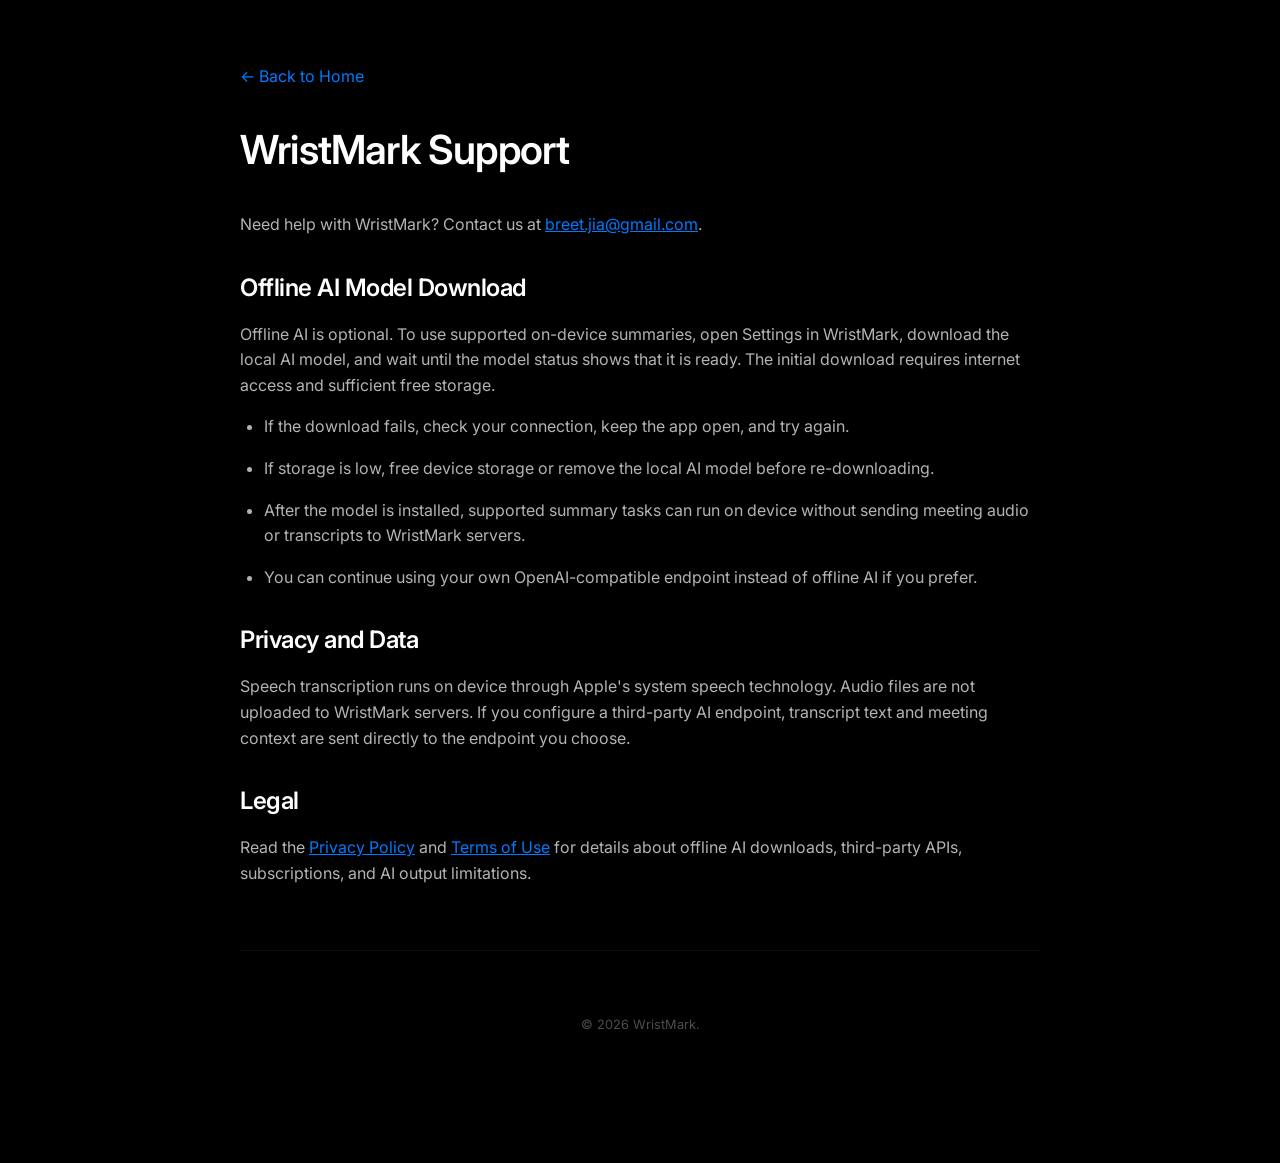
==== support.html @ bc6f225d "Publish product landing site" ====
<!DOCTYPE html>
<html lang="zh-Hans">
<head>
  <meta charset="UTF-8">
  <meta name="viewport" content="width=device-width, initial-scale=1.0">
  <title>Support - WristMark</title>
  <link rel="stylesheet" href="css/style.css">
  <style>
    body { padding: 4rem 2rem; max-width: 800px; margin: 0 auto; }
    h1 { font-size: 2.5rem; margin-bottom: 2rem; }
    h2 { font-size: 1.5rem; margin-top: 2rem; margin-bottom: 1rem; color: #fff; }
    p, li { color: rgba(255,255,255,0.7); margin-bottom: 1rem; line-height: 1.6; }
    ul { padding-left: 1.5rem; }
    a { color: #007aff; }
  </style>
</head>
<body>
  <div style="margin-bottom: 2rem;">
    <a href="index.html" style="text-decoration:none;">&larr; Back to Home</a>
  </div>
  <h1>WristMark Support</h1>
  <p>Need help with WristMark? Contact us at <a href="mailto:breet.jia@gmail.com">breet.jia@gmail.com</a>.</p>

  <h2>Offline AI Model Download</h2>
  <p>Offline AI is optional. To use supported on-device summaries, open Settings in WristMark, download the local AI model, and wait until the model status shows that it is ready. The initial download requires internet access and sufficient free storage.</p>
  <ul>
    <li>If the download fails, check your connection, keep the app open, and try again.</li>
    <li>If storage is low, free device storage or remove the local AI model before re-downloading.</li>
    <li>After the model is installed, supported summary tasks can run on device without sending meeting audio or transcripts to WristMark servers.</li>
    <li>You can continue using your own OpenAI-compatible endpoint instead of offline AI if you prefer.</li>
  </ul>

  <h2>Privacy and Data</h2>
  <p>Speech transcription runs on device through Apple's system speech technology. Audio files are not uploaded to WristMark servers. If you configure a third-party AI endpoint, transcript text and meeting context are sent directly to the endpoint you choose.</p>

  <h2>Legal</h2>
  <p>Read the <a href="legal/privacy.html">Privacy Policy</a> and <a href="legal/terms.html">Terms of Use</a> for details about offline AI downloads, third-party APIs, subscriptions, and AI output limitations.</p>

  <footer style="margin-top: 4rem; opacity: 0.5; font-size: 0.8rem;">
    &copy; 2026 WristMark.
  </footer>
</body>
</html>
---- css/style.css ----
@import url('https://fonts.googleapis.com/css2?family=Inter:wght@300;400;500;600;700&display=swap');

:root {
  --color-bg: #000000;
  --color-surface: rgba(255, 255, 255, 0.03);
  --color-surface-hover: rgba(255, 255, 255, 0.08);
  --color-border: rgba(255, 255, 255, 0.1);
  --color-text-primary: #ffffff;
  --color-text-secondary: rgba(255, 255, 255, 0.6);
  --color-accent: #007aff;
  --neon-glow: rgba(0, 122, 255, 0.4);
}

body {
  font-family: -apple-system, BlinkMacSystemFont, 'Inter', 'PingFang SC', 'Helvetica Neue', Arial, sans-serif;
  background-color: var(--color-bg);
  color: var(--color-text-primary);
  line-height: 1.5;
  -webkit-font-smoothing: antialiased;
  margin: 0;
  overflow-x: hidden;
}

/* Typography */
h1, h2, h3, h4 {
  font-weight: 600;
  letter-spacing: -0.02em;
  margin: 0;
}

.text-gradient {
  background: linear-gradient(180deg, #FFFFFF 0%, rgba(255, 255, 255, 0.5) 100%);
  -webkit-background-clip: text;
  -webkit-text-fill-color: transparent;
  background-clip: text;
}

.accent-gradient {
  background: linear-gradient(90deg, #007aff 0%, #34C759 100%);
  -webkit-background-clip: text;
  -webkit-text-fill-color: transparent;
  background-clip: text;
}

/* Glassmorphism Navbar */
.navbar {
  position: fixed;
  top: 0;
  width: 100%;
  padding: 1rem 2rem;
  background: rgba(0, 0, 0, 0.4);
  backdrop-filter: blur(12px);
  -webkit-backdrop-filter: blur(12px);
  border-bottom: 1px solid var(--color-border);
  z-index: 100;
  display: flex;
  justify-content: space-between;
  align-items: center;
  box-sizing: border-box;
}

.nav-links a {
  color: var(--color-text-secondary);
  text-decoration: none;
  font-size: 0.9rem;
  transition: color 0.2s ease;
  margin-left: 1.5rem;
}

.nav-links a:hover {
  color: var(--color-text-primary);
}

/* Buttons */
.btn-primary {
  background-color: var(--color-text-primary);
  color: var(--color-bg);
  padding: 0.8rem 1.5rem;
  border-radius: 999px;
  font-weight: 500;
  text-decoration: none;
  display: inline-flex;
  align-items: center;
  gap: 0.5rem;
  transition: transform 0.2s ease;
}

.btn-primary:hover {
  transform: scale(1.02);
}

.btn-secondary {
  background-color: var(--color-surface);
  color: var(--color-text-primary);
  border: 1px solid var(--color-border);
  padding: 0.8rem 1.5rem;
  border-radius: 999px;
  font-weight: 500;
  text-decoration: none;
  display: inline-flex;
  align-items: center;
  transition: all 0.2s ease;
}

.btn-secondary:hover {
  background-color: var(--color-surface-hover);
}

/* Hero Section */
.hero {
  padding: 10rem 2rem 6rem;
  text-align: center;
  max-width: 800px;
  margin: 0 auto;
  position: relative;
}

.hero::before {
  content: '';
  position: absolute;
  top: -100px;
  left: 50%;
  transform: translateX(-50%);
  width: 1000px;
  height: 600px;
  background: radial-gradient(ellipse at center, var(--neon-glow) 0%, transparent 60%);
  z-index: -1;
  pointer-events: none;
  filter: blur(50px);
}

.hero h1 {
  font-size: clamp(3rem, 6vw, 4.5rem);
  line-height: 1.1;
  margin-bottom: 1.5rem;
}

.hero p {
  font-size: 1.25rem;
  color: var(--color-text-secondary);
  margin-bottom: 2.5rem;
  max-width: 600px;
  margin-left: auto;
  margin-right: auto;
}

/* App Store Preview */
.store-preview {
  max-width: 1280px;
  margin: 0 auto 3rem;
  padding: 1rem 2rem 3rem;
}

.section-kicker {
  color: #f5a20a;
  font-size: 0.82rem;
  font-weight: 700;
  letter-spacing: 0.08em;
  margin-bottom: 0.6rem;
  text-align: center;
  text-transform: uppercase;
}

.store-preview h2 {
  max-width: 760px;
  margin: 0 auto;
  text-align: center;
  font-size: clamp(2rem, 4vw, 3.4rem);
  line-height: 1.08;
}

.store-preview > p {
  max-width: 720px;
  margin: 1rem auto 2rem;
  color: var(--color-text-secondary);
  font-size: 1.05rem;
  text-align: center;
}

.store-screenshot-grid {
  display: grid;
  grid-template-columns: repeat(4, minmax(0, 1fr));
  gap: 1rem;
  align-items: start;
}

.store-screenshot-grid figure {
  margin: 0;
  padding: 0.55rem;
  border: 1px solid var(--color-border);
  border-radius: 22px;
  background:
    linear-gradient(180deg, rgba(255,255,255,0.08), rgba(255,255,255,0.02)),
    rgba(255,255,255,0.03);
  box-shadow: 0 24px 80px rgba(0, 0, 0, 0.28);
}

.store-screenshot-grid img {
  display: block;
  width: 100%;
  height: auto;
  border-radius: 16px;
  background: #07111f;
}

.store-screenshot-grid figcaption {
  padding: 0.75rem 0.25rem 0.25rem;
  color: rgba(255, 255, 255, 0.72);
  font-size: 0.88rem;
  font-weight: 600;
  text-align: center;
}

/* Bento Grid */
.bento-container {
  max-width: 1200px;
  margin: 0 auto;
  padding: 2rem;
  display: grid;
  grid-template-columns: repeat(12, 1fr);
  gap: 1.5rem;
}

.bento-card {
  background-color: var(--color-surface);
  border: 1px solid var(--color-border);
  border-radius: 24px;
  padding: 2rem;
  transition: all 0.3s ease;
  overflow: visible;
  position: relative;
}

.bento-card:hover {
  background-color: var(--color-surface-hover);
  border-color: rgba(255, 255, 255, 0.2);
}

.bento-item-large {
  grid-column: span 12;
}

@media (min-width: 768px) {
  .bento-item-large { grid-column: span 8; }
  .bento-item-medium { grid-column: span 4; }
  .bento-item-full { grid-column: span 12; display: flex; align-items: center; gap: 2rem; }
}

@media (max-width: 900px) {
  .store-screenshot-grid {
    grid-template-columns: repeat(2, minmax(0, 1fr));
  }
}

@media (max-width: 560px) {
  .navbar {
    padding: 0.9rem 1rem;
  }

  .nav-links {
    gap: 0.6rem !important;
  }

  .nav-links a {
    display: none;
  }

  .store-preview {
    padding-left: 1rem;
    padding-right: 1rem;
  }

  .store-screenshot-grid {
    display: flex;
    gap: 1rem;
    margin-left: -1rem;
    margin-right: -1rem;
    overflow-x: auto;
    padding: 0 1rem 0.5rem;
    scroll-snap-type: x mandatory;
  }

  .store-screenshot-grid figure {
    flex: 0 0 76%;
    scroll-snap-align: center;
  }

  .bento-card {
    padding: 1.4rem;
  }
}

.bento-card > img,
.bento-card > * > img:not(.device-watch .screen img):not(.device-phone .screen img) {
  width: 100%;
  height: auto;
  border-radius: 12px;
  margin-top: 1.5rem;
  box-shadow: 0 10px 30px rgba(0,0,0,0.5);
  transition: transform 0.5s cubic-bezier(0.16, 1, 0.3, 1);
}

.bento-card:hover > img,
.bento-card:hover > * > img:not(.device-watch .screen img):not(.device-phone .screen img) {
  transform: translateY(-5px);
}

.card-tag {
  font-size: 0.8rem;
  text-transform: uppercase;
  letter-spacing: 0.05em;
  color: var(--color-accent);
  margin-bottom: 0.5rem;
  display: block;
}

/* Device Mockups (Pure CSS) */
.device-watch {
  position: relative; background: #121314; border-radius: 54px; padding: 4px; /* Series 11 ultra-thin edge-to-edge bezel */
  box-shadow: inset 0 2px 5px rgba(255,255,255,0.4), inset 0 -2px 5px rgba(0,0,0,0.9), 0 20px 40px rgba(0,0,0,0.5);
  border: 1px solid #333; margin-top: 1.5rem; width: 195px; align-self: flex-start;
}
.device-watch::after {
  /* Digital Crown */
  content: ''; position: absolute; right: -5px; top: 55px; width: 5px; height: 34px;
  background: #2a2b2c; border-radius: 0 4px 4px 0; border: 1px solid #111; border-left: none; box-shadow: inset 0 1px 2px rgba(255,255,255,0.2);
}
.device-watch::before {
  /* Side Button */
  content: ''; position: absolute; right: -2px; top: 110px; width: 2px; height: 50px;
  background: #222; border-radius: 0 2px 2px 0;
}
.device-watch .screen {
  border-radius: 50px; overflow: hidden; background: #000; position: relative;
}
.device-watch .screen img {
  width: 100%; height: auto; display: block;
}

.device-phone {
  position: relative;
  width: min(246px, 85%);
  margin-top: 1.5rem;
  align-self: center;
  padding: 7px;
  border-radius: 15.5% / 7.2%;
  background:
    linear-gradient(145deg, rgba(255,255,255,0.34) 0%, rgba(255,255,255,0.08) 8%, transparent 18%),
    linear-gradient(155deg, #3d3f43 0%, #15171a 34%, #07080a 55%, #2a2c30 100%);
  border: 1px solid rgba(255,255,255,0.18);
  box-shadow:
    inset 0 0 0 1px rgba(255,255,255,0.08),
    inset 0 -10px 20px rgba(0,0,0,0.55),
    inset 0 10px 18px rgba(255,255,255,0.08),
    0 30px 60px rgba(0,0,0,0.7);
}
/* Side Buttons (Action, Volume Up/Down, Power) */
.device-phone::before {
  /* Power Button */
  content: '';
  position: absolute;
  right: -4px;
  top: 27%;
  width: 4px;
  height: 11.5%;
  background: linear-gradient(90deg, #0d0e10, #3a3c40);
  border-radius: 0 4px 4px 0;
  box-shadow: inset 1px 0 1px rgba(255,255,255,0.14);
}
.device-phone::after {
  /* Action + volume buttons */
  content: '';
  position: absolute;
  left: -4px;
  top: 15%;
  width: 4px;
  height: 25%;
  border-radius: 4px 0 0 4px;
  background:
    linear-gradient(
      to bottom,
      #34363a 0 15%,
      transparent 15% 32%,
      #34363a 32% 60%,
      transparent 60% 72%,
      #34363a 72% 100%
    );
  box-shadow: inset -1px 0 1px rgba(255,255,255,0.12);
}
.device-phone .screen {
  position: relative;
  aspect-ratio: 1320 / 2868;
  overflow: hidden;
  border-radius: 13.8% / 6.4%;
  background: #000;
  box-shadow:
    inset 0 0 0 1px rgba(255,255,255,0.05),
    0 0 0 1px rgba(0,0,0,0.55);
}
.device-phone .screen img {
  display: block;
  width: 100%;
  height: 100%;
  object-fit: cover;
  object-position: top;
}
.feature-side-phone {
  flex: 0 0 min(250px, 34%);
  margin-top: 0;
}

.feature-merge-watch {
  align-self: center;
  margin-top: 1.25rem;
}

/* Footer */
footer {
  border-top: 1px solid var(--color-border);
  padding: 4rem 2rem;
  margin-top: 4rem;
  text-align: center;
  color: var(--color-text-secondary);
  font-size: 0.9rem;
}

.footer-links {
  display: flex;
  justify-content: center;
  gap: 2rem;
  margin-bottom: 2rem;
}

.footer-links a {
  color: var(--color-text-secondary);
  text-decoration: none;
}

.footer-links a:hover {
  color: var(--color-text-primary);
}
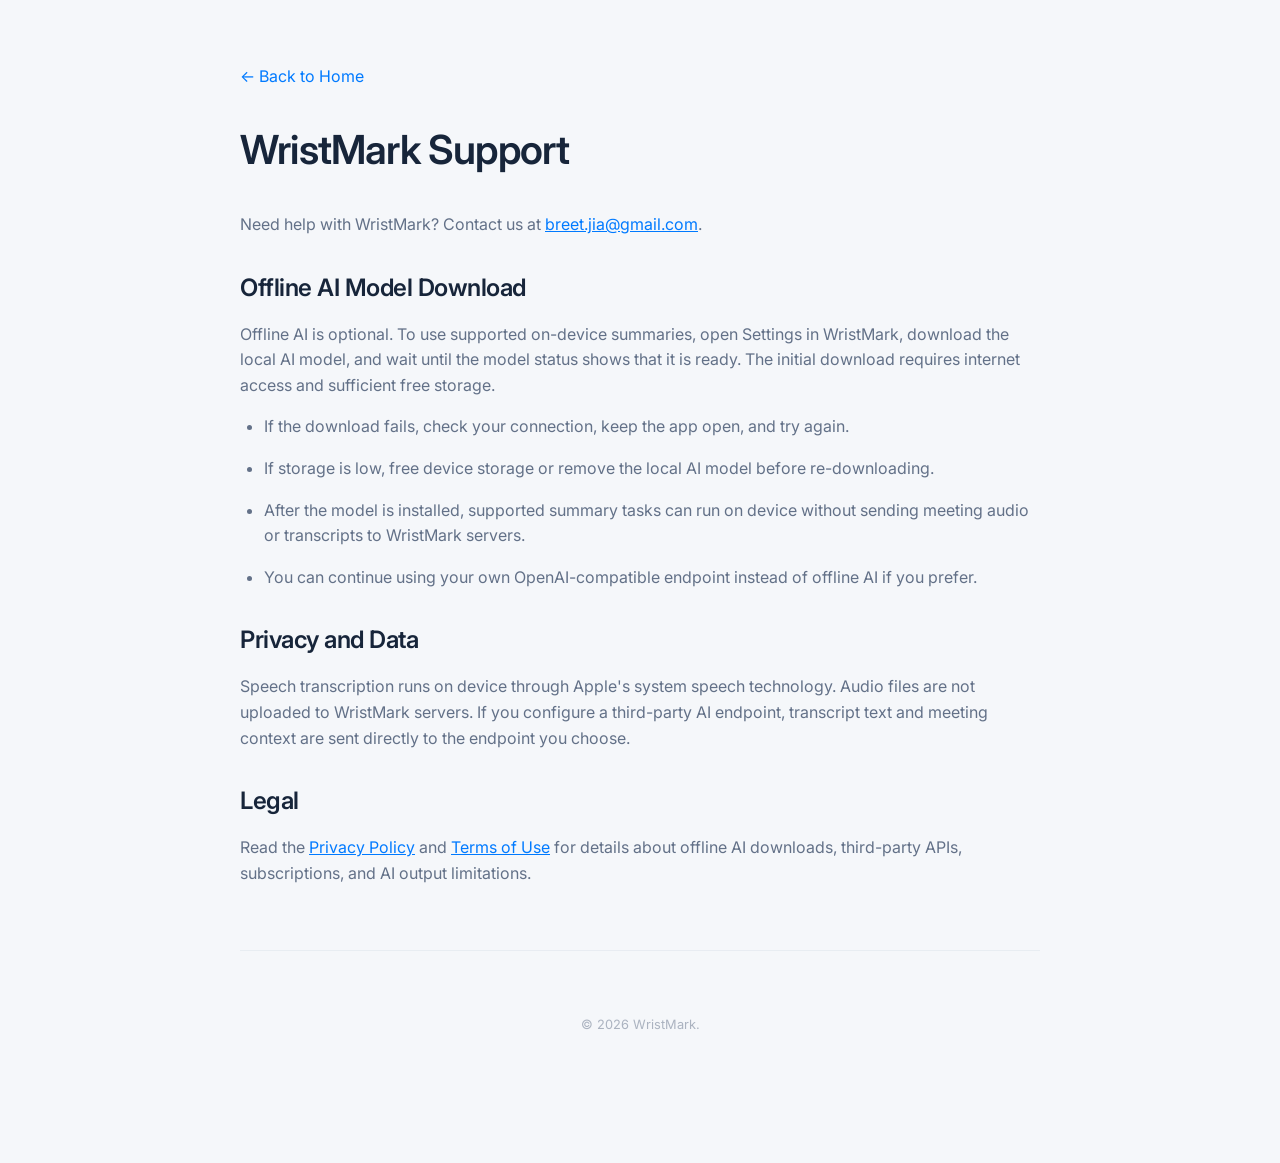
==== commit 20fac18c: "refine: align WristMark site colors with the app" ====
--- a/support.html
+++ b/support.html
@@ -3,13 +3,14 @@
 <head>
   <meta charset="UTF-8">
   <meta name="viewport" content="width=device-width, initial-scale=1.0">
+  <meta name="color-scheme" content="light dark">
   <title>Support - WristMark</title>
   <link rel="stylesheet" href="css/style.css">
   <style>
     body { padding: 4rem 2rem; max-width: 800px; margin: 0 auto; }
     h1 { font-size: 2.5rem; margin-bottom: 2rem; }
-    h2 { font-size: 1.5rem; margin-top: 2rem; margin-bottom: 1rem; color: #fff; }
-    p, li { color: rgba(255,255,255,0.7); margin-bottom: 1rem; line-height: 1.6; }
+    h2 { font-size: 1.5rem; margin-top: 2rem; margin-bottom: 1rem; color: var(--color-text-primary); }
+    p, li { color: var(--color-text-secondary); margin-bottom: 1rem; line-height: 1.6; }
     ul { padding-left: 1.5rem; }
     a { color: #007aff; }
   </style>
--- a/css/style.css
+++ b/css/style.css
@@ -1,14 +1,48 @@
 @import url('https://fonts.googleapis.com/css2?family=Inter:wght@300;400;500;600;700&display=swap');
 
 :root {
-  --color-bg: #000000;
-  --color-surface: rgba(255, 255, 255, 0.03);
-  --color-surface-hover: rgba(255, 255, 255, 0.08);
-  --color-border: rgba(255, 255, 255, 0.1);
-  --color-text-primary: #ffffff;
-  --color-text-secondary: rgba(255, 255, 255, 0.6);
-  --color-accent: #007aff;
-  --neon-glow: rgba(0, 122, 255, 0.4);
+  color-scheme: light dark;
+  --color-bg: #f5f7fa;
+  --color-surface: #ffffff;
+  --color-surface-hover: #eef2f7;
+  --color-border: #dce3ec;
+  --color-text-primary: #17253a;
+  --color-text-secondary: #637188;
+  --color-accent: #087fe7;
+  --color-accent-warm: #a86d14;
+  --color-tag-private: #79658a;
+  --color-tag-highlight: #a86d14;
+  --color-tag-import: #487564;
+  --color-tag-reminder: #a64f59;
+  --color-tag-calendar: #626c9a;
+  --color-nav: rgba(245, 247, 250, 0.96);
+  --color-button-bg: #007aff;
+  --color-button-text: #ffffff;
+  --color-heading-gradient: #17253a;
+  --color-screenshot-caption: #637188;
+}
+
+@media (prefers-color-scheme: dark) {
+  :root {
+    --color-bg: #091120;
+    --color-surface: #151f32;
+    --color-surface-hover: #1d2a40;
+    --color-border: #2a3850;
+    --color-text-primary: #f2f5fa;
+    --color-text-secondary: #a2aec0;
+    --color-accent: #45a7f5;
+    --color-accent-warm: #f2b52b;
+    --color-tag-private: #bca6ce;
+    --color-tag-highlight: #e4b356;
+    --color-tag-import: #83b9a2;
+    --color-tag-reminder: #e58d97;
+    --color-tag-calendar: #aab5e5;
+    --color-nav: rgba(9, 17, 32, 0.96);
+    --color-button-bg: #45a7f5;
+    --color-button-text: #081321;
+    --color-heading-gradient: #f2f5fa;
+    --color-screenshot-caption: #a2aec0;
+  }
 }
 
 body {
@@ -29,17 +63,11 @@
 }
 
 .text-gradient {
-  background: linear-gradient(180deg, #FFFFFF 0%, rgba(255, 255, 255, 0.5) 100%);
-  -webkit-background-clip: text;
-  -webkit-text-fill-color: transparent;
-  background-clip: text;
+  color: var(--color-heading-gradient);
 }
 
 .accent-gradient {
-  background: linear-gradient(90deg, #007aff 0%, #34C759 100%);
-  -webkit-background-clip: text;
-  -webkit-text-fill-color: transparent;
-  background-clip: text;
+  color: var(--color-accent);
 }
 
 /* Glassmorphism Navbar */
@@ -48,9 +76,9 @@
   top: 0;
   width: 100%;
   padding: 1rem 2rem;
-  background: rgba(0, 0, 0, 0.4);
-  backdrop-filter: blur(12px);
-  -webkit-backdrop-filter: blur(12px);
+  background: var(--color-nav);
+  backdrop-filter: blur(8px);
+  -webkit-backdrop-filter: blur(8px);
   border-bottom: 1px solid var(--color-border);
   z-index: 100;
   display: flex;
@@ -73,8 +101,8 @@
 
 /* Buttons */
 .btn-primary {
-  background-color: var(--color-text-primary);
-  color: var(--color-bg);
+  background-color: var(--color-button-bg);
+  color: var(--color-button-text);
   padding: 0.8rem 1.5rem;
   border-radius: 999px;
   font-weight: 500;
@@ -123,10 +151,10 @@
   transform: translateX(-50%);
   width: 1000px;
   height: 600px;
-  background: radial-gradient(ellipse at center, var(--neon-glow) 0%, transparent 60%);
+  background: radial-gradient(ellipse at center, rgba(168, 109, 20, 0.045) 0%, transparent 62%);
   z-index: -1;
   pointer-events: none;
-  filter: blur(50px);
+  filter: blur(24px);
 }
 
 .hero h1 {
@@ -152,7 +180,7 @@
 }
 
 .section-kicker {
-  color: #f5a20a;
+  color: var(--color-accent-warm);
   font-size: 0.82rem;
   font-weight: 700;
   letter-spacing: 0.08em;
@@ -189,10 +217,8 @@
   padding: 0.55rem;
   border: 1px solid var(--color-border);
   border-radius: 22px;
-  background:
-    linear-gradient(180deg, rgba(255,255,255,0.08), rgba(255,255,255,0.02)),
-    rgba(255,255,255,0.03);
-  box-shadow: 0 24px 80px rgba(0, 0, 0, 0.28);
+  background: var(--color-surface);
+  box-shadow: 0 10px 28px rgba(23, 37, 58, 0.08);
 }
 
 .store-screenshot-grid img {
@@ -205,7 +231,7 @@
 
 .store-screenshot-grid figcaption {
   padding: 0.75rem 0.25rem 0.25rem;
-  color: rgba(255, 255, 255, 0.72);
+  color: var(--color-screenshot-caption);
   font-size: 0.88rem;
   font-weight: 600;
   text-align: center;
@@ -233,7 +259,7 @@
 
 .bento-card:hover {
   background-color: var(--color-surface-hover);
-  border-color: rgba(255, 255, 255, 0.2);
+  border-color: var(--color-accent);
 }
 
 .bento-item-large {
@@ -296,7 +322,7 @@
   height: auto;
   border-radius: 12px;
   margin-top: 1.5rem;
-  box-shadow: 0 10px 30px rgba(0,0,0,0.5);
+  box-shadow: 0 10px 28px rgba(23, 37, 58, 0.16);
   transition: transform 0.5s cubic-bezier(0.16, 1, 0.3, 1);
 }
 
